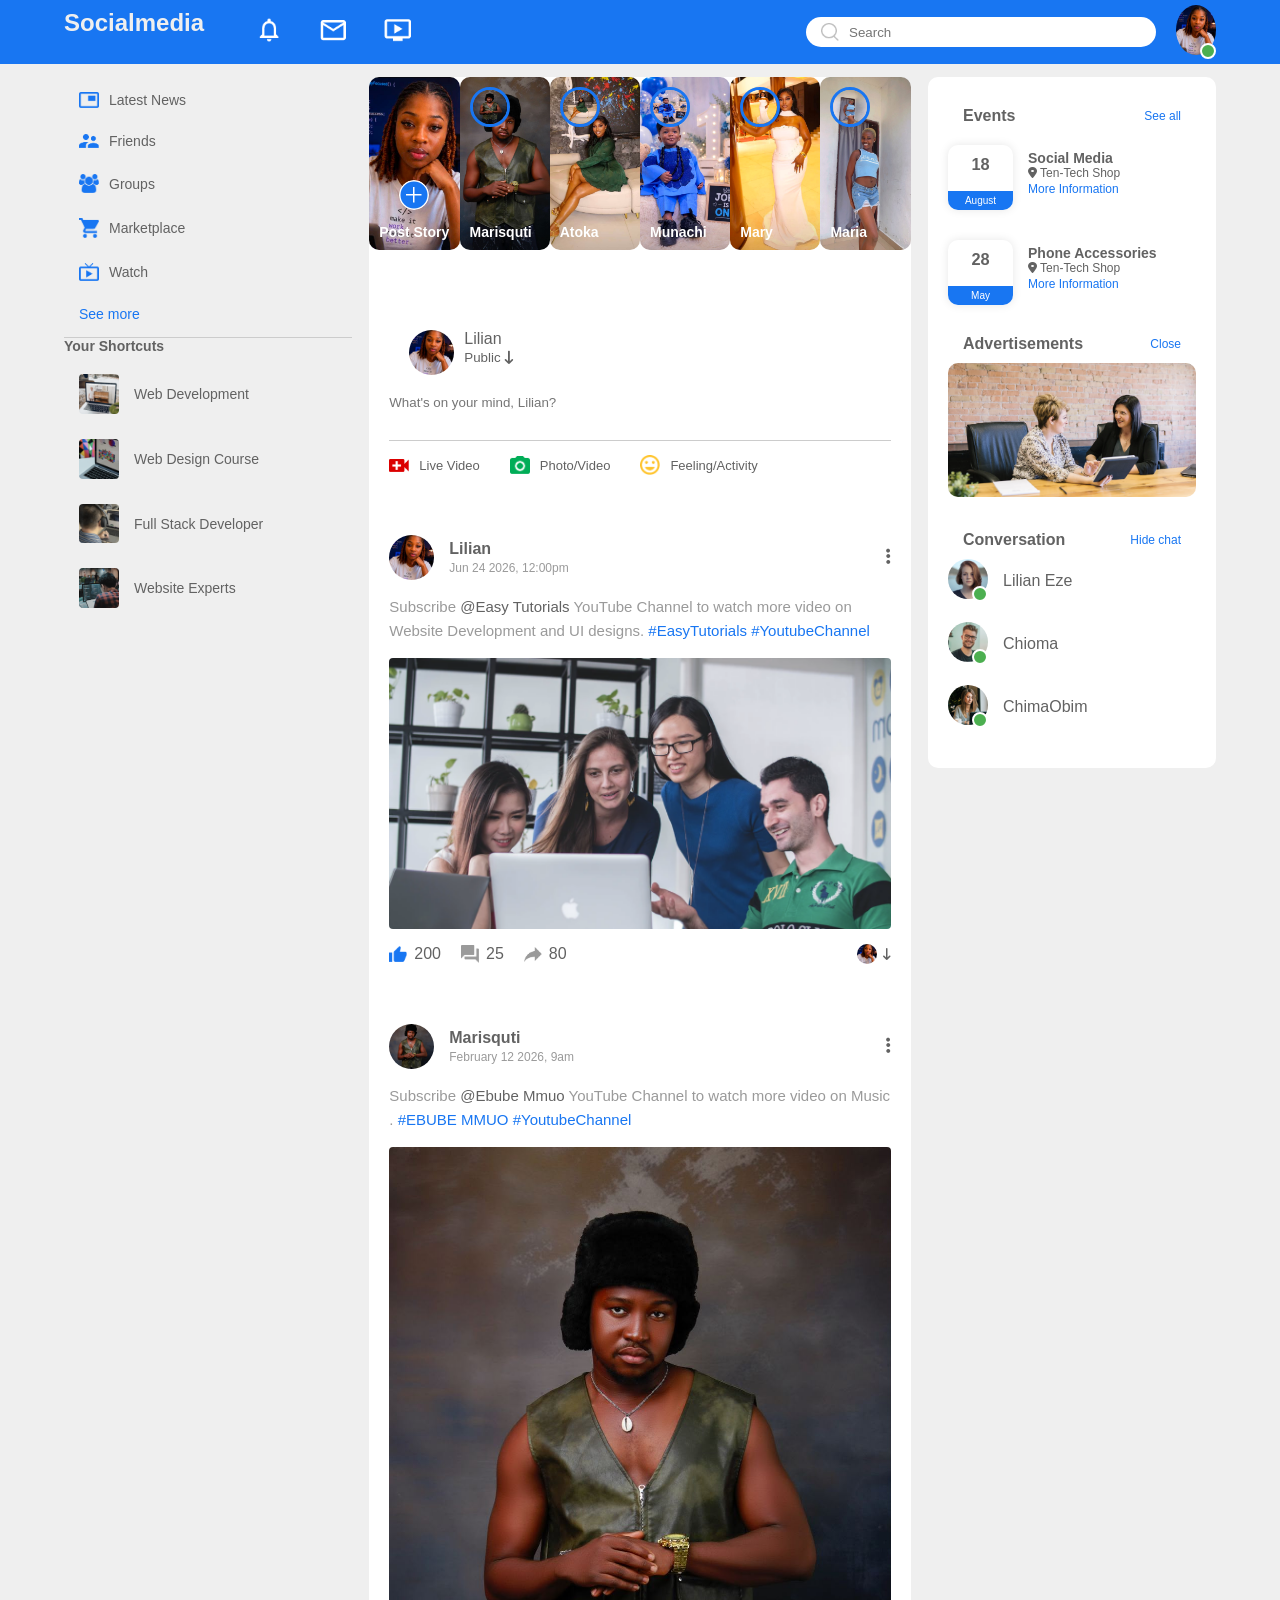
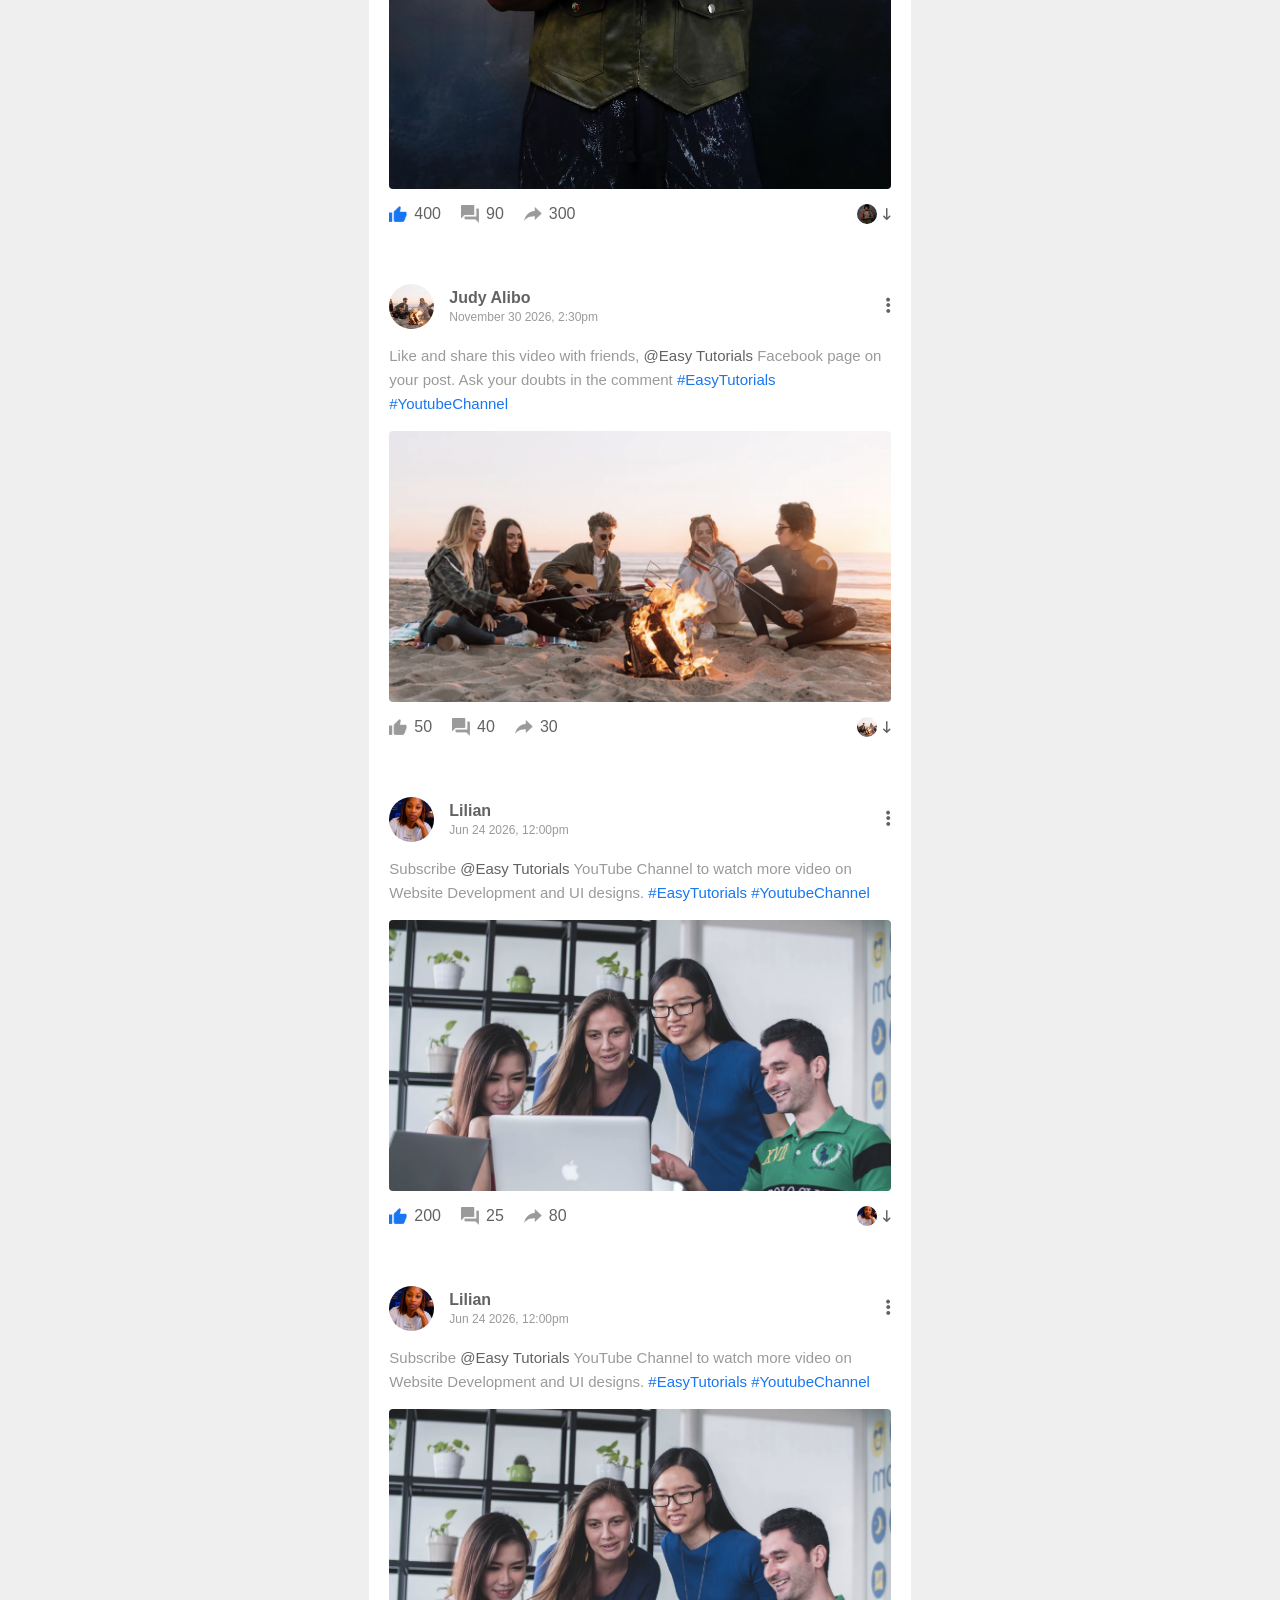
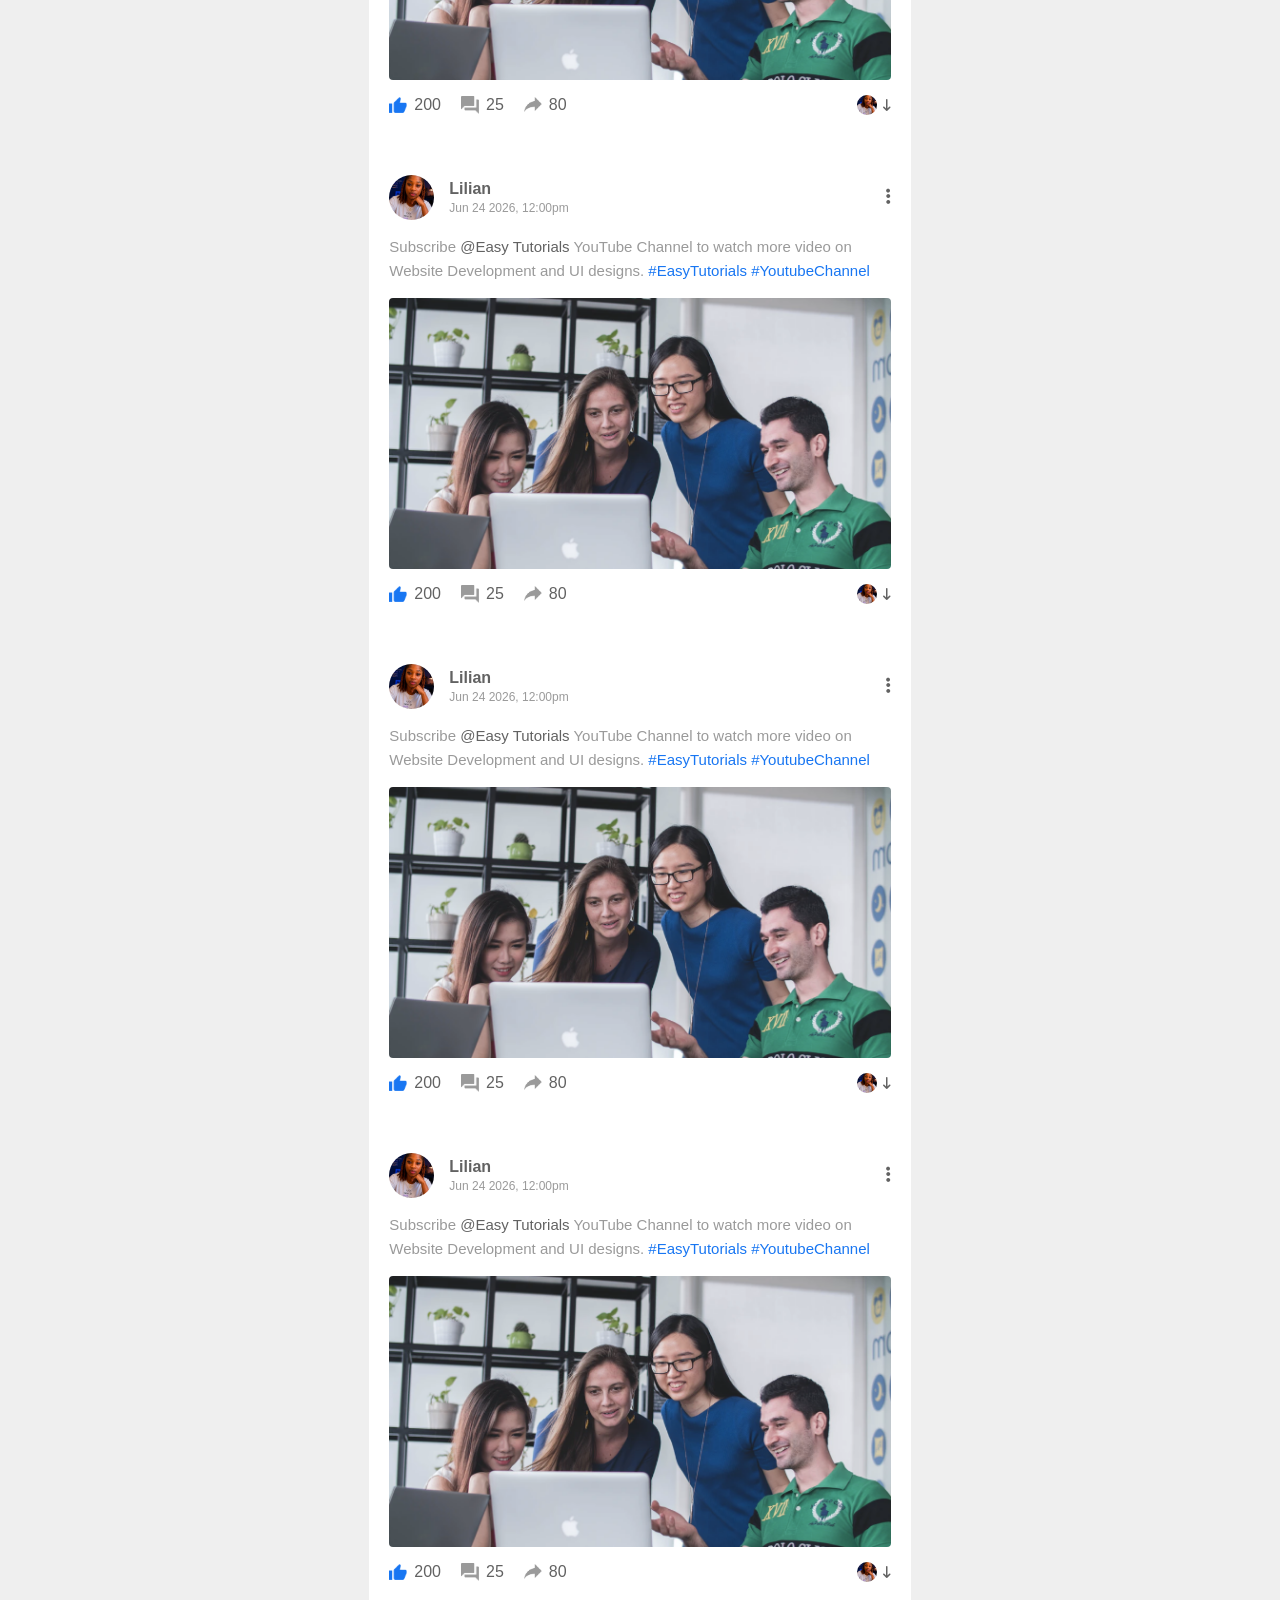
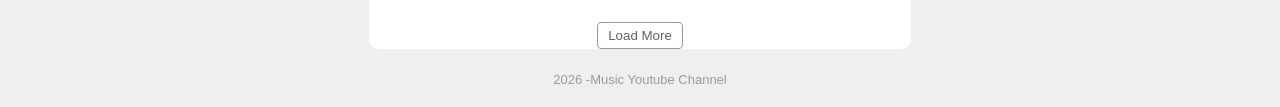
==== index.html @ 3ffa3e3b "img fix" ====
<!doctype html>
<html lang="en">
  <head>
    <meta charset="UTF-8" />
    <meta name="viewport" content="width=device-width, initial-scale=1.0" />

    <link rel="stylesheet" href="index.css" />

    <link
      rel="stylesheet"
      href="https://cdnjs.cloudflare.com/ajax/libs/font-awesome/6.7.2/css/all.min.css"
    />

    <title>Social Media</title>
  </head>

  <body>
    <!-- NAVBAR -->
    <nav>
      <div class="nav-right">
        <!-- <img src="/image/logo.png" alt="Logo" class="logo" /> -->
         <a href="index.html">
          <h1 class="lolo">
            Socialmedia
          </h1>
          </a>
        <ul>
          <li>
            <img src="/image/notification.png" alt="Notification" />
          </li>
          <li>
            <img src="/image/inbox.png" alt="Inbox" />
          </li>
          <li>
            <img src="/image/video.png" alt="Video" />
          </li>
        </ul>
      </div>

      <div class="nav-left">
        <div class="search-box">
          <img src="/image/search.png" alt="Search" />
          <input type="text" placeholder="Search" />
        </div>

        <div class="nav-user-icon online" onclick="settingsMenuToggle()">
          <img src="/image/profile.jpeg" alt="Profile" />
        </div>
      
      </div>
       <!-- setting menu -->
          <div class="settings-menu">
            <!-- dark -->
             <div id="dark-btn" >
               <span></span>
             </div>
            <div class="menu-inner">
            <div class="use-profile">
              <img src="/image/profile.jpeg" alt="Profile" />

            <div>
              <p>Chioma</p>
              <a href="profile.html">See your profile</a>
              
            </div>
            

          </div>
          <hr>
          
            <div class="use-profile">
              <img src="/image/feedback.png" alt="Profile" />
              
            <div>
              <p>Give Feedback</p>
              <a href="#">Help Us to improve the new design</a>
               
            </div>
            
            
          </div>
          <hr>
              <div class="settle-link2">
                <img src="image/setting.png" alt="" class="setting-5">
                <a href="#">Setting & Privacy  <img src="image/arrow.png" alt="" width="10px"></a>
              </div>
               <div class="settle-link2">
                <img src="image/help.png" alt="" class="setting-5">
                <a href="#">Help & Support  <img src="image/arrow.png" alt="" width="10px"></a>
              </div>
              <div class="settle-link2">
                <img src="image/display.png" alt="" class="setting-5">
                <a href="#">Display & Accessibility  <img src="image/arrow.png" alt="" width="10px"></a>
              </div>
               <div class="settle-link2">
                <img src="image/logout.png" alt="" class="setting-5">
                <a href="#">Logout <img src="image/arrow.png" alt="" width="10px"></a>
              </div>
          
          
          
        
        
            </div>
          </div>
    </nav>

    <!-- MAIN CONTAINER -->
    <div class="container">

      <!-- LEFT SIDEBAR -->
      <div class="left-sidebar">

        <div class="imp-link">
          <a href="#">
            <img src="/image/news.png" alt="" />
            Latest News
          </a>

          <a href="#">
            <img src="/image/friends.png" alt="" />
            Friends
          </a>

          <a href="#">
            <img src="/image/group.png" alt="" />
            Groups
          </a>

          <a href="#">
            <img src="/image/marketplace.png" alt="" />
            Marketplace
          </a>

          <a href="#">
            <img src="/image/watch.png" alt="" />
            Watch
          </a>

          <a href="#">See more</a>
        </div>

        <div class="short-cut-link">
          <p>Your Shortcuts</p>

          <a href="#">
            <img src="/image/shortcut-1.png" alt="" />
            Web Development
          </a>

          <a href="#">
            <img src="/image/shortcut-2.png" alt="" />
            Web Design Course
          </a>

          <a href="#">
            <img src="/image/shortcut-3.png" alt="" />
            Full Stack Developer
          </a>

          <a href="#">
            <img src="/image/shortcut-4.png" alt="" />
            Website Experts
          </a>
        </div>
<!--  -->
      </div>

      <!-- MAIN CONTENT -->
      <div class="main-content">

        <!-- STORIES -->
        <div class="story">

          <div class="gallery gallery1">
            <img src="image/upload.png" alt="" />
            <p>Post Story</p>
          </div>

          <div class="gallery gallery2">
            <img src="image/Chima.jpeg" alt="" />
            <p>Marisquti</p>
          </div>

          <div class="gallery gallery3">
            <img src="image/chima1.jpeg" alt="" />
            <p>Atoka</p>
          </div>

          <div class="gallery gallery4">
            <img src="image/chima3.jpeg" alt="" />
            <p>Munachi</p>
          </div>

          <div class="gallery gallery5">
            <img src="image/chima2.jpeg" alt="" />
            <p>Mary</p>
          </div>

          <div class="gallery gallery6">
            <img src="image/Mary.jpeg" alt="" />
            <p>Maria</p>
          </div>

        </div>

        <!-- CREATE POST -->
        <div class="post-input-container">

          <div class="right-post-container">

            <div class="use-profile">
              <img src="/image/profile.jpeg" alt="Profile" />
            </div>

            <div>
              <p>Lilian</p>
              <small>
                Public
                <i class="fa-solid fa-arrow-down-long"></i>
              </small>
            </div>

          </div>

          <textarea
            rows="3"
            placeholder="What's on your mind, Lilian?"
          ></textarea>

          <div class="add-post-link">

            <a href="#">
              <img src="image/live-video.png" alt="" />
              Live Video
            </a>

            <a href="#">
              <img src="image/photo.png" alt="" />
              Photo/Video
            </a>

            <a href="#">
              <img src="image/feeling.png" alt="" />
              Feeling/Activity
            </a>

          </div>
        </div>

        <!-- POST -->
        <div class="post-container">

          <!-- POST HEADER -->
          <div class="post-row">

            <div class="use-profile">
              <img src="/image/profile.jpeg" alt="Profile" />
            </div>

            <div>
              <p>Lilian</p>
              <span>Jun 24 2026, 12:00pm</span>
            </div>

            <a href="#">
              <i class="fa-solid fa-ellipsis-vertical"></i>
            </a>

          </div>

          <!-- POST TEXT -->
          <p class="easy">
            Subscribe
            <span>@Easy Tutorials</span>
            YouTube Channel to watch more video on Website Development
            and UI designs.

            <a href="#">#EasyTutorials</a>
            <a href="#">#YoutubeChannel</a>
          </p>

          <!-- POST IMAGE -->
          <img
            src="image/feed-image-1.png"
            class="post-img"
            alt="Post"
          />

          <!-- POST ACTIONS -->
          <div class="post-row">

            <div class="act-icon">

              <div>
                <img src="image/like-blue.png" alt="" />
                200
              </div>

              <div>
                <img src="image/comments.png" alt="" />
                25
              </div>

              <div>
                <img src="image/share.png" alt="" />
                80
              </div>

            </div>

            <div class="post-profile-icon">
              <img src="image/profile.jpeg" alt="" />
              <i class="fa-solid fa-arrow-down-long"></i>
            </div>
            

          </div>

        </div>
        
<!-- lili -->
 <!-- POST -->
        <div class="post-container">

          <!-- POST HEADER -->
          <div class="post-row">

            <div class="use-profile">
              <img src="/image/Chima.jpeg" alt="Profile" />
            </div>

            <div>
              <p>Marisquti</p>
              <span>February 12 2026, 9am</span>
            </div>

            <a href="#">
              <i class="fa-solid fa-ellipsis-vertical"></i>
            </a>

          </div>

          <!-- POST TEXT -->
          <p class="easy">
            Subscribe
            <span>@Ebube Mmuo</span>
            YouTube Channel to watch more video on Music .

            <a href="#">#EBUBE MMUO</a>
            <a href="#">#YoutubeChannel</a>
          </p>

          <!-- POST IMAGE -->
          <img
            src="image/Chima.jpeg"
            class="post-img"
            alt="Post"
          />

          <!-- POST ACTIONS -->
          <div class="post-row">

            <div class="act-icon">

              <div>
                <img src="image/like-blue.png" alt="" />
                400
              </div>

              <div>
                <img src="image/comments.png" alt="" />
                 90
              </div>

              <div>
                <img src="image/share.png" alt="" />
                300
              </div>

            </div>

            <div class="post-profile-icon">
              <img src="image/Chima.jpeg" alt="" />
              <i class="fa-solid fa-arrow-down-long"></i>
            </div>
            

          </div>

        </div>
        

         <!-- POST -->
        <div class="post-container">

          <!-- POST HEADER -->
          <div class="post-row">

            <div class="use-profile">
              <img src="/image/feed-image-2.png" alt="Profile" />
            </div>

            <div>
              <p>Judy Alibo</p>
              <span>November 30 2026, 2:30pm</span>
            </div>

            <a href="#">
              <i class="fa-solid fa-ellipsis-vertical"></i>
            </a>

          </div>

          <!-- POST TEXT -->
          <p class="easy">
              Like and share this video with friends,
            <span>@Easy Tutorials</span>
            Facebook page on your post. Ask your doubts in the comment


            <a href="#">#EasyTutorials</a>
            <a href="#">#YoutubeChannel</a>
          </p>

          <!-- POST IMAGE -->
          <img
            src="image/feed-image-2.png"
            class="post-img"
            alt="Post"
          />

          <!-- POST ACTIONS -->
          <div class="post-row">

            <div class="act-icon">

              <div>
                <img src="image/like.png" alt="" />
                50
              </div>

              <div>
                <img src="image/comments.png" alt="" />
                40
              </div>

              <div>
                <img src="image/share.png" alt="" />
                30
              </div>

            </div>

            <div class="post-profile-icon">
              <img src="image/feed-image-2.png" alt="" />
              <i class="fa-solid fa-arrow-down-long"></i>
            </div>
            

          </div>

        </div>
        

        <!-- POST -->
        <div class="post-container">

          <!-- POST HEADER -->
          <div class="post-row">

            <div class="use-profile">
              <img src="/image/profile.jpeg" alt="Profile" />
            </div>

            <div>
              <p>Lilian</p>
              <span>Jun 24 2026, 12:00pm</span>
            </div>

            <a href="#">
              <i class="fa-solid fa-ellipsis-vertical"></i>
            </a>

          </div>

          <!-- POST TEXT -->
          <p class="easy">
            Subscribe
            <span>@Easy Tutorials</span>
            YouTube Channel to watch more video on Website Development
            and UI designs.

            <a href="#">#EasyTutorials</a>
            <a href="#">#YoutubeChannel</a>
          </p>

          <!-- POST IMAGE -->
          <img
            src="image/feed-image-1.png"
            class="post-img"
            alt="Post"
          />

          <!-- POST ACTIONS -->
          <div class="post-row">

            <div class="act-icon">

              <div>
                <img src="image/like-blue.png" alt="" />
                200
              </div>

              <div>
                <img src="image/comments.png" alt="" />
                25
              </div>

              <div>
                <img src="image/share.png" alt="" />
                80
              </div>

            </div>

            <div class="post-profile-icon">
              <img src="image/profile.jpeg" alt="" />
              <i class="fa-solid fa-arrow-down-long"></i>
            </div>
            

          </div>

        </div>
        

       <!-- POST -->
        <div class="post-container">

          <!-- POST HEADER -->
          <div class="post-row">

            <div class="use-profile">
              <img src="/image/profile.jpeg" alt="Profile" />
            </div>

            <div>
              <p>Lilian</p>
              <span>Jun 24 2026, 12:00pm</span>
            </div>

            <a href="#">
              <i class="fa-solid fa-ellipsis-vertical"></i>
            </a>

          </div>

          <!-- POST TEXT -->
          <p class="easy">
            Subscribe
            <span>@Easy Tutorials</span>
            YouTube Channel to watch more video on Website Development
            and UI designs.

            <a href="#">#EasyTutorials</a>
            <a href="#">#YoutubeChannel</a>
          </p>

          <!-- POST IMAGE -->
          <img
            src="image/feed-image-1.png"
            class="post-img"
            alt="Post"
          />

          <!-- POST ACTIONS -->
          <div class="post-row">

            <div class="act-icon">

              <div>
                <img src="image/like-blue.png" alt="" />
                200
              </div>

              <div>
                <img src="image/comments.png" alt="" />
                25
              </div>

              <div>
                <img src="image/share.png" alt="" />
                80
              </div>

            </div>

            <div class="post-profile-icon">
              <img src="image/profile.jpeg" alt="" />
              <i class="fa-solid fa-arrow-down-long"></i>
            </div>
            

          </div>

        </div>
        

       <!-- POST -->
        <div class="post-container">

          <!-- POST HEADER -->
          <div class="post-row">

            <div class="use-profile">
              <img src="/image/profile.jpeg" alt="Profile" />
            </div>

            <div>
              <p>Lilian</p>
              <span>Jun 24 2026, 12:00pm</span>
            </div>

            <a href="#">
              <i class="fa-solid fa-ellipsis-vertical"></i>
            </a>

          </div>

          <!-- POST TEXT -->
          <p class="easy">
            Subscribe
            <span>@Easy Tutorials</span>
            YouTube Channel to watch more video on Website Development
            and UI designs.

            <a href="#">#EasyTutorials</a>
            <a href="#">#YoutubeChannel</a>
          </p>

          <!-- POST IMAGE -->
          <img
            src="image/feed-image-1.png"
            class="post-img"
            alt="Post"
          />

          <!-- POST ACTIONS -->
          <div class="post-row">

            <div class="act-icon">

              <div>
                <img src="image/like-blue.png" alt="" />
                200
              </div>

              <div>
                <img src="image/comments.png" alt="" />
                25
              </div>

              <div>
                <img src="image/share.png" alt="" />
                80
              </div>

            </div>

            <div class="post-profile-icon">
              <img src="image/profile.jpeg" alt="" />
              <i class="fa-solid fa-arrow-down-long"></i>
            </div>
            

          </div>

        </div>
         
         
        <!-- POST -->
        <div class="post-container">

          <!-- POST HEADER -->
          <div class="post-row">

            <div class="use-profile">
              <img src="/image/profile.jpeg" alt="Profile" />
            </div>

            <div>
              <p>Lilian</p>
              <span>Jun 24 2026, 12:00pm</span>
            </div>

            <a href="#">
              <i class="fa-solid fa-ellipsis-vertical"></i>
            </a>

          </div>

          <!-- POST TEXT -->
          <p class="easy">
            Subscribe
            <span>@Easy Tutorials</span>
            YouTube Channel to watch more video on Website Development
            and UI designs.

            <a href="#">#EasyTutorials</a>
            <a href="#">#YoutubeChannel</a>
          </p>

          <!-- POST IMAGE -->
          <img
            src="image/feed-image-1.png"
            class="post-img"
            alt="Post"
          />

          <!-- POST ACTIONS -->
          <div class="post-row">

            <div class="act-icon">

              <div>
                <img src="image/like-blue.png" alt="" />
                200
              </div>

              <div>
                <img src="image/comments.png" alt="" />
                25
              </div>

              <div>
                <img src="image/share.png" alt="" />
                80
              </div>

            </div>

            <div class="post-profile-icon">
              <img src="image/profile.jpeg" alt="" />
              <i class="fa-solid fa-arrow-down-long"></i>
            </div>
            

          </div>

        </div>
         <!-- POST -->
        <div class="post-container">

          <!-- POST HEADER -->
          <div class="post-row">

            <div class="use-profile">
              <img src="/image/profile.jpeg" alt="Profile" />
            </div>

            <div>
              <p>Lilian</p>
              <span>Jun 24 2026, 12:00pm</span>
            </div>

            <a href="#">
              <i class="fa-solid fa-ellipsis-vertical"></i>
            </a>

          </div>

          <!-- POST TEXT -->
          <p class="easy">
            Subscribe
            <span>@Easy Tutorials</span>
            YouTube Channel to watch more video on Website Development
            and UI designs.

            <a href="#">#EasyTutorials</a>
            <a href="#">#YoutubeChannel</a>
          </p>

          <!-- POST IMAGE -->
          <img
            src="image/feed-image-1.png"
            class="post-img"
            alt="Post"
          />

          <!-- POST ACTIONS -->
          <div class="post-row">

            <div class="act-icon">

              <div>
                <img src="image/like-blue.png" alt="" />
                200
              </div>

              <div>
                <img src="image/comments.png" alt="" />
                25
              </div>

              <div>
                <img src="image/share.png" alt="" />
                80
              </div>

            </div>

            <div class="post-profile-icon">
              <img src="image/profile.jpeg" alt="" />
              <i class="fa-solid fa-arrow-down-long"></i>
            </div>
            

          </div>

        </div>
        



          <!--button  -->
          <button type="buttton" class="load">Load More</button>


        </div>

      
        
      
      

      <!-- RIGHT SIDEBAR -->
      <div class="right-sidebar">

        <!-- EVENTS -->
        <div class="side-title">
          <h4>Events</h4>
          <a href="#">See all</a>
        </div>

        <div class="event">

          <div class="left-event">
            <h3>18</h3>
            <span>August</span>
          </div>

          <div class="right-event">
            <h4>Social Media</h4>

            <p>
              <i class="fa-solid fa-location-dot"></i>
              Ten-Tech Shop
            </p>

            <a href="#">More Information</a>
          </div>

        </div>

        <div class="event">

          <div class="left-event">
            <h3>28</h3>
            <span>May</span>
          </div>

          <div class="right-event">
            <h4>Phone Accessories</h4>

            <p>
              <i class="fa-solid fa-location-dot"></i>
              Ten-Tech Shop
            </p>

            <a href="#">More Information</a>
          </div>

        </div>

        <!-- ADVERTISEMENT -->
        <div class="side-title">
          <h4>Advertisements</h4>
          <a href="#">Close</a>
        </div>

        <img
          src="/image/advertisement.png"
          alt="Advertisement"
          class="ads"
        />

        <!-- CONVERSATION -->
        <div class="side-title">
          <h4>Conversation</h4>
          <a href="#">Hide chat</a>
        </div>

        <div class="online-list">
          <div class="online">
            <img src="/image/member-1.png" alt="" />
          </div>
          <p>Lilian Eze</p>
        </div>

        <div class="online-list">
          <div class="online">
            <img src="/image/member-2.png" alt="" />
          </div>
          <p>Chioma</p>
        </div>

        <div class="online-list">
          <div class="online">
            <img src="/image/member-3.png" alt="" />
          </div>
          <p>ChimaObim</p>
        </div>

      </div>

    </div>
    <div class="footer">
      <p> 2026 -Music Youtube Channel</p>
    </div>
 <script src="script.js"></script>
  </body>
</html>
---- index.css ----
* {
    margin: 0;
    padding: 0;
    font-family: 'Poppins', sans-serif;
    box-sizing: border-box;
}


/* =========================
   ROOT COLORS
========================= */

:root {
    --body-color: #efefef;
    --nav-color: #1876f2;
    --bg-color: #fff;
}

.dark-theme {
    --body-color: #0a0a0a;
    --nav-color: #000;
    --bg-color: #000;
}


/* =========================
   BODY
========================= */

body {
    background: var(--body-color);
    transition: background 0.3s;
}


/* =========================
   NAVBAR
========================= */

nav {
    display: flex;
    justify-content: space-between;
    align-items: center;
    background: var(--nav-color);
    padding: 5px 5%;
    position: sticky;
    top: 0;
    z-index: 100;
}

.nav-left,
.nav-right {
    display: flex;
    align-items: center;
}

.nav-right h1 {
    width: 150px;
    height: 46px;
    margin-right: 25px;
    color: #efefef;
}

.nav-right  a{
    text-decoration: none;
}
.nav-right ul li {
    display: inline-block;
    list-style: none;
}

.nav-right ul li img {
    width: 30px;
    height: 30px;
    margin: 0 15px;
}

.nav-user-icon {
    margin-left: 20px;
}

.nav-user-icon img {
    width: 40px;
    border-radius: 50%;
    cursor: pointer;
    border: none;
}


/* =========================
   SEARCH
========================= */

.search-box {
    width: 350px;
    background: var(--bg-color);
    padding: 0 15px;
    border-radius: 20px;
    display: flex;
    align-items: center;
}

.search-box img {
    width: 18px;
}

.search-box input {
    width: 100%;
    height: 30px;
    background: transparent;
    border: none;
    outline: none;
    margin-left: 10px;
}


/* =========================
   ONLINE
========================= */

.online {
    position: relative;
}

.online::after {
    content: '';
    position: absolute;
    bottom: 0;
    right: 0;
    width: 12px;
    height: 12px;
    background: #4caf50;
    border-radius: 50%;
    border: 2px solid #fff;
}


/* =========================
   MAIN CONTAINER
========================= */

.container {
    display: flex;
    justify-content: space-between;
    padding: 13px 5%;
}


/* =========================
   LEFT SIDEBAR
========================= */

.left-sidebar {
    flex-basis: 25%;
    border-radius: 10px;
    position: sticky;
    top: 70px;
    align-self: flex-start;
}


/* =========================
   RIGHT SIDEBAR
========================= */

.right-sidebar {
    flex-basis: 25%;
    border-radius: 10px;
    position: sticky;
    top: 70px;
    align-self: flex-start;
    background: var(--bg-color);
    padding: 20px;
    color: #626262;
}


/* =========================
   MAIN CONTENT
========================= */

.main-content {
    background: var(--bg-color);
    flex-basis: 47%;
    border-radius: 10px;
    align-self: flex-start;
}


/* =========================
   IMPORTANT LINKS
========================= */

.imp-link a,
.short-cut-link a {
    margin-bottom: 30px;
    display: flex;
    align-items: center;
    padding: 10px 15px;
    color: #626262;
    text-decoration: none;
    font-size: 14px;
    border-radius: 5px;
    margin: 5px 0;
    width: fit-content;
}

.imp-link a img {
    width: 20px;
    margin-right: 10px;
}

.imp-link a:last-child {
    color: #1876f2;
}

.imp-link {
    border-bottom: 1px solid #ccc;
}


/* =========================
   SHORTCUTS
========================= */

.short-cut-link a img {
    width: 40px;
    border-radius: 4px;
    margin-right: 15px;
}

.short-cut-link p {
    font-size: 14px;
    font-weight: 600;
    color: #626262;
    margin-bottom: 10px;
}


/* =========================
   SIDEBAR TITLE
========================= */

.side-title {
    display: flex;
    justify-content: space-between;
    align-items: center;
    padding: 10px 15px;
}

.side-title h4 {
    font-size: 16px;
    font-weight: 600;
}

.side-title a {
    color: #1876f2;
    text-decoration: none;
    font-size: 12px;
}


/* =========================
   EVENTS
========================= */

.event {
    display: flex;
    align-items: center;
    margin-bottom: 20px;
    font-size: 14px;
}

.left-event {
    border-radius: 10px;
    height: 65px;
    width: 65px;
    margin-right: 15px;
    padding-top: 10px;
    text-align: center;
    position: relative;
    overflow: hidden;
    margin-top: 10px;
    box-shadow: 0 0 10px rgba(0, 0, 0, 0.1);
}

.event p {
    font-size: 12px;
}

.event a {
    text-decoration: none;
    color: #1876f2;
    font-size: 12px;
}

.left-event span {
    position: absolute;
    bottom: 0;
    left: 0;
    width: 100%;
    background: var(--nav-color);
    color: #fff;
    display: flex;
    justify-content: center;
    align-items: center;
    font-size: 10px;
    padding: 4px 0;
}


/* =========================
   ADS
========================= */

.ads {
    width: 100%;
    border-radius: 10px;
    margin-bottom: 20px;
}


/* =========================
   ONLINE LIST
========================= */

.online-list {
    display: flex;
    align-items: center;
    margin-bottom: 20px;
}

.online-list .online img {
    width: 40px;
    height: 40px;
    border-radius: 50%;
    object-fit: cover;
}

.online-list .online {
    margin-right: 15px;
    font-size: 14px;
    width: 40px;
    border-radius: 50%;
}


/* =========================
   STORIES
========================= */

.story {
    display: flex;
    justify-content: space-between;
    margin-bottom: 20px;
}

.gallery {
    flex-basis: 18%;
    padding-top: 32%;
    position: relative;
    background-size: cover;
    background-position: center;
    background-repeat: no-repeat;
    border-radius: 10px;
}

.gallery img {
    position: absolute;
    top: 10px;
    left: 10px;
    width: 40px;
    height: 40px;
    border-radius: 50%;
    border: 3px solid #1876f2;
}

.gallery p {
    position: absolute;
    bottom: 10px;
    left: 10px;
    color: #fff;
    font-size: 14px;
    text-align: center;
    font-weight: 600;
}

.gallery1 {
    background-image: url('image/profile.jpeg');
    background-size: cover;
    background-position: center;
}

.gallery2 {
    background-image: url('image/Chima.jpeg');
    background-size: cover;
    background-position: center;
}

.gallery3 {
    background-image: url('image/chima1.jpeg');
    background-size: cover;
    background-position: center;
}

.gallery4 {
    background-image: url('image/chima3.jpeg');
    background-size: cover;
    background-position: center;
}

.gallery5 {
    background-image: url('image/chima2.jpeg');
    background-size: cover;
    background-position: center;
}

.gallery6 {
    background-image: url('image/Mary.jpeg');
    background-size: cover;
    background-position: center;
}

.gallery.gallery1 img {
    top: unset;
    left: 50%;
    bottom: 40px;
    transform: translateX(-50%);
    border: 0;
    width: 30px;
    height: 30px;
}


/* =========================
   CREATE POST
========================= */

.right-post-container {
    width: 100%;
    display: flex;
    background: var(--bg-color);
    border-radius: 6px;
    padding: 20px;
    color: #626262;
    margin-top: 20px;
}

.post-input-container {
    width: 100%;
    background: var(--bg-color);
    border-radius: 6px;
    padding: 20px;
    color: #626262;
    margin: 20px 0; 

}

.post-input-container textarea {
    width: 100%;
    border: 0;
    outline: 0;
    border-bottom: 1px solid #ccc;
    background: transparent;
    resize: none;
}


/* =========================
   USER PROFILE
========================= */

.use-profile {
    display: flex;
    align-items: center;
}

.use-profile img {
    width: 45px;
    height: 45px;
    border-radius: 50%;
    object-fit: cover;
    margin-right: 10px;
}

.use-profile p {
    margin-bottom: -5px;
    font-weight: 600;
    color: #626262;
}

.use-profile small {
    font-size: 12px;
    color: #626262;
}

.use-profile span {
    font-size: 13px;
    color: #9a9a9a;
}

.use-profile a {
    font-size: 12px;
    color: #1876f2;
    text-decoration: none;
}


/* =========================
   ADD POST LINKS
========================= */

.add-post-link {
    display: flex;
    margin-top: 10px;
}

.add-post-link a {
    text-decoration: none;
    display: flex;
    align-items: center;
    color: #626262;
    margin-right: 30px;
    font-size: 13px;
}

.add-post-link a img {
    width: 20px;
    margin-right: 10px;
}


/* =========================
   POST
========================= */

.post-container {
    width: 100%;
    background: var(--bg-color);
    border-radius: 6px;
    padding: 20px;
    color: #626262;
     margin: 20px 0; 
}


/* =========================
   POST ROW
========================= */

.post-row {
    display: flex;
    align-items: center;
    justify-content: space-between;
}


/* =========================
   POST USER INFORMATION
========================= */

.post-row > div:nth-child(2) {
    flex: 1;
    margin-left: 5px;
}

.post-row > div:nth-child(2) p {
    margin: 0;
    font-size: 16px;
    font-weight: 600;
    color: #626262;
}

.post-row > div:nth-child(2) span {
    display: block;
    margin-top: 3px;
    font-size: 12px;
    color: #9a9a9a;
}


/* =========================
   THREE DOT MENU
========================= */

.post-row > a {
    margin-left: auto;
    color: #626262;
    text-decoration: none;
    font-size: 18px;
}


/* =========================
   POST TEXT
========================= */

.easy {
    color: #9a9a9a;
    margin: 15px 0;
    font-size: 15px;
    line-height: 1.6;
}

.easy span {
    color: #626262;
    font-weight: 500;
}

.easy a {
    color: #1876f2;
    text-decoration: none;
}


/* =========================
   POST IMAGE
========================= */

.post-img {
    width: 100%;
    display: block;
    border-radius: 4px;
    margin-bottom: 5px;
}


/* =========================
   POST ACTIONS
========================= */

.post-row:last-child {
    margin-top: 15px;
}

.act-icon {
    display: flex;
    align-items: center;
    gap: 20px;
}

.act-icon div {
    display: flex;
    align-items: center;
    gap: 7px;
}

.act-icon img {
    width: 18px;
    height: 18px;
    object-fit: contain;
    margin-right: 0;
}


/* =========================
   POST PROFILE ICON
========================= */

.post-profile-icon {
    display: flex;
    align-items: center;
    justify-content: flex-end;
    gap: 5px;
    margin-left: auto;
}

.post-profile-icon img {
    width: 20px;
    height: 20px;
    border-radius: 50%;
    object-fit: cover;
    margin: 0;
}

.post-profile-icon i {
    font-size: 12px;
}/* =========================
   LOAD BUTTON
========================= */

.load {
    display: block;
    margin: auto;
    cursor: pointer;
    padding: 5px 10px;
    border: 1px solid #9a9a9a;
    color: #626262;
    background: transparent;
    border-radius: 4px;
}


/* =========================
   FOOTER
========================= */

.footer {
    text-align: center;
    color: #9a9a9a;
    padding: 10px 0 20px;
    font-size: 13px;
}


/* =========================
   SETTINGS MENU
========================= */

.settings-menu {
    position: absolute;
    width: 90%;
    max-width: 350px;
    background: var(--bg-color);
    box-shadow: 0 0 10px rgba(0, 0, 0, 0.4);
    border-radius: 4px;
    overflow: hidden;
    top: 120%;
    right: 5%;
    max-height: 0;
    transition: max-height 0.3s;
}

.settings-menu-height {
    max-height: 450px;
}

.menu-inner {
    padding: 20px;
}

.settings-menu hr {
    border: 0;
    height: 1px;
    background: #9a9a9a;
    margin: 15px 0;
}

.settle-link2 {
    display: flex;
    align-items: center;
    margin: 15px 0;
}

.settle-link2 .setting-5 {
    width: 38px;
    margin: 10px;
    border-radius: 50%;
}

.settle-link2 a {
    display: flex;
    flex: 1;
    align-items: center;
    justify-content: space-between;
    text-decoration: none;
    color: #626262;
}


/* =========================
   DARK MODE BUTTON
========================= */

#dark-btn {
    position: absolute;
    top: 20px;
    right: 20px;
    background: #ccc;
    width: 45px;
    border-radius: 15px;
    padding: 2px 3px;
    cursor: pointer;
    display: flex;
    transition: padding-left 0.5s, background 0.5s;
}

#dark-btn span {
    width: 18px;
    height: 18px;
    background: #fff;
    border-radius: 50%;
    display: inline-block;
}

#dark-btn.dark-btn-on {
    padding-left: 23px;
    background: #0a0a0a;
}


/* =========================
   PROFILE PAGE
========================= */

.profile-container {
    padding: 20px 15%;
    color: #626262;
}

.cove-img {
    width: 100%;
    border-radius: 6px;
    margin-bottom: 14px;
}

.profile-details {
    background: var(--bg-color);
    padding: 20px;
    border-radius: 4px;
    display: flex;
    align-items: flex-start;
    justify-content: space-between;
}

.profile-row {
    display: flex;
    align-items: flex-start;
}

.pd-img {
    width: 100px;
    margin-right: 20px;
    border-radius: 6px;
}

.profile-row div h3 {
    font-size: 25px;
    font-weight: 600;
}

.profile-row div p {
    font-size: 13px;
}

.profile-row div img {
    width: 25px;
    border-radius: 50%;
    margin-top: 12px;
}


/* =========================
   PROFILE RIGHT
========================= */

.profile-detail-right {
    text-align: right;
}

.profile-detail-right button {
    background: #1876f2;
    border: 0;
    outline: 0;
    padding: 6px 10px;
    display: inline-flex;
    align-items: center;
    border-radius: 3px;
    margin-left: 10px;
    color: #fff;
    cursor: pointer;
}

.profile-detail-right button img {
    height: 15px;
    margin-right: 10px;
}

.profile-detail-right img {
    height: 15px;
    margin-right: 10px;
}

.profile-detail-right button:first-child {
    background: #e4e6eb;
    color: #000;
}

.profile-detail-right a {
    background: #e4e6eb;
    border-radius: 4px;
    padding: 12px;
    display: inline-flex;
    margin-top: 30px;
}



   PROFILE INFORMATION
 

 .profile-infor {
    width: 65%;
    margin-top: 20px;
}


.infor-col {
    position: absolute;
    width: 30%;
    right: 5%;
    top: 400px;
}

.profile-intro1 {
    background: var(--bg-color);
    padding: 20px;
    border-radius: 8px;
    color: #626262;
}
.post-col{
    margin-left: 200px;
} 
/* ============================= */
/*        RESPONSIVE DESIGN      */
/* ============================= */

@media (max-width: 900px) {

    /* Navigation */
    nav {
        padding: 5px 3%;
    }

    .nav-right h1 {
        width: 120px;
        font-size: 22px;
    }

    .search-box {
        width: 250px;
    }

    .nav-right ul li img {
        width: 25px;
        height: 25px;
        margin: 0 8px;
    }

    /* Main container */
    .container {
        padding: 10px 3%;
    }

    .left-sidebar {
        display: none;
    }

    .main-content {
        flex-basis: 65%;
    }

    .right-sidebar {
        flex-basis: 32%;
        padding: 15px;
    }

    /* Profile */
    .profile-container {
        padding: 20px 5%;
    }

    .profile-details {
        flex-wrap: wrap;
    }

    .profile-detail-right {
        margin-top: 15px;
    }

    /* Profile information */
    .profile-infor {
        display: flex;
        justify-content: space-between;
        align-items: flex-start;
        gap: 15px;
    }

    .post-col {
        width: 65%;
        flex-basis: 65%;
    }

    .infor-col {
        width: 33%;
        flex-basis: 33%;
    }

}


/* ============================= */
/*          TABLET / MOBILE      */
/* ============================= */

@media (max-width: 700px) {

    /* Navigation */
    nav {
        padding: 8px 3%;
    }

    .nav-right h1 {
        width: auto;
        margin-right: 10px;
        font-size: 20px;
    }

    .search-box {
        width: 180px;
    }

    .nav-right ul {
        display: none;
    }

    .nav-user-icon {
        margin-left: 10px;
    }

    .nav-user-icon img {
        width: 35px;
    }

    /* Main content */
    .container {
        display: block;
        padding: 10px 3%;
    }

    .main-content {
        width: 100%;
    }

    .right-sidebar {
        display: none;
    }

    /* Stories */
    .story {
        gap: 8px;
        overflow-x: auto;
    }

    .gallery {
        min-width: 100px;
    }

    /* Profile */
    .profile-container {
        padding: 15px 3%;
    }

    .profile-details {
        display: block;
    }

    .profile-row {
        display: flex;
        align-items: center;
    }

    .pd-img {
        width: 80px;
        margin-right: 15px;
    }

    .profile-detail-right {
        text-align: left;
        margin-top: 15px;
    }

    /* POST + INTRO */
    .profile-infor {
        display: block;
        width: 100%;
    }

    .post-col {
        width: 100%;
        flex-basis: 100%;
    }

    .infor-col {
        width: 100%;
        flex-basis: 100%;
        margin-top: 20px;
    }

    /* Post input */
    .right-post-container {
        padding: 15px;
    }

    .add-post-link {
        flex-wrap: wrap;
        gap: 10px;
    }

    .add-post-link a {
        margin-right: 10px;
    }

    /* Posts */
    .post-container {
        padding: 15px;
    }

    .easy {
        font-size: 14px;
    }

    /* Action icons */
    .act-icon {
        gap: 15px;
    }

}


/* ============================= */
/*             PHONE             */
/* ============================= */

@media (max-width: 480px) {

    nav {
        padding: 8px 2%;
    }

    .nav-right h1 {
        font-size: 18px;
    }

    .search-box {
        width: 140px;
    }

    .search-box input {
        font-size: 12px;
    }

    .nav-user-icon img {
        width: 32px;
    }

    /* Profile */
    .profile-container {
        padding: 10px 2%;
    }

    .profile-row div h3 {
        font-size: 20px;
    }

    .profile-detail-right button {
        padding: 5px 8px;
        margin-left: 0;
        margin-right: 5px;
    }

    /* Stories */
    .gallery {
        min-width: 85px;
    }

    .gallery p {
        font-size: 11px;
    }

    .gallery img {
        width: 30px;
        height: 30px;
    }

    /* Post */
    .post-container,
    .post-input-container {
        padding: 12px;
    }

    .use-profile img {
        width: 40px;
        height: 40px;
    }

    .easy {
        font-size: 13px;
    }

    .act-icon {
        gap: 10px;
    }

    .act-icon div {
        font-size: 12px;
    }

    .act-icon img {
        width: 16px;
        height: 16px;
    }

    .post-profile-icon img {
        width: 18px;
        height: 18px;
    }

    .post-profile-icon i {
        font-size: 10px;
    }

    /* Intro */
    .profile-intro1 {
        padding: 15px;
    }

    .profile-intro1 p {
        font-size: 13px;
    }

}
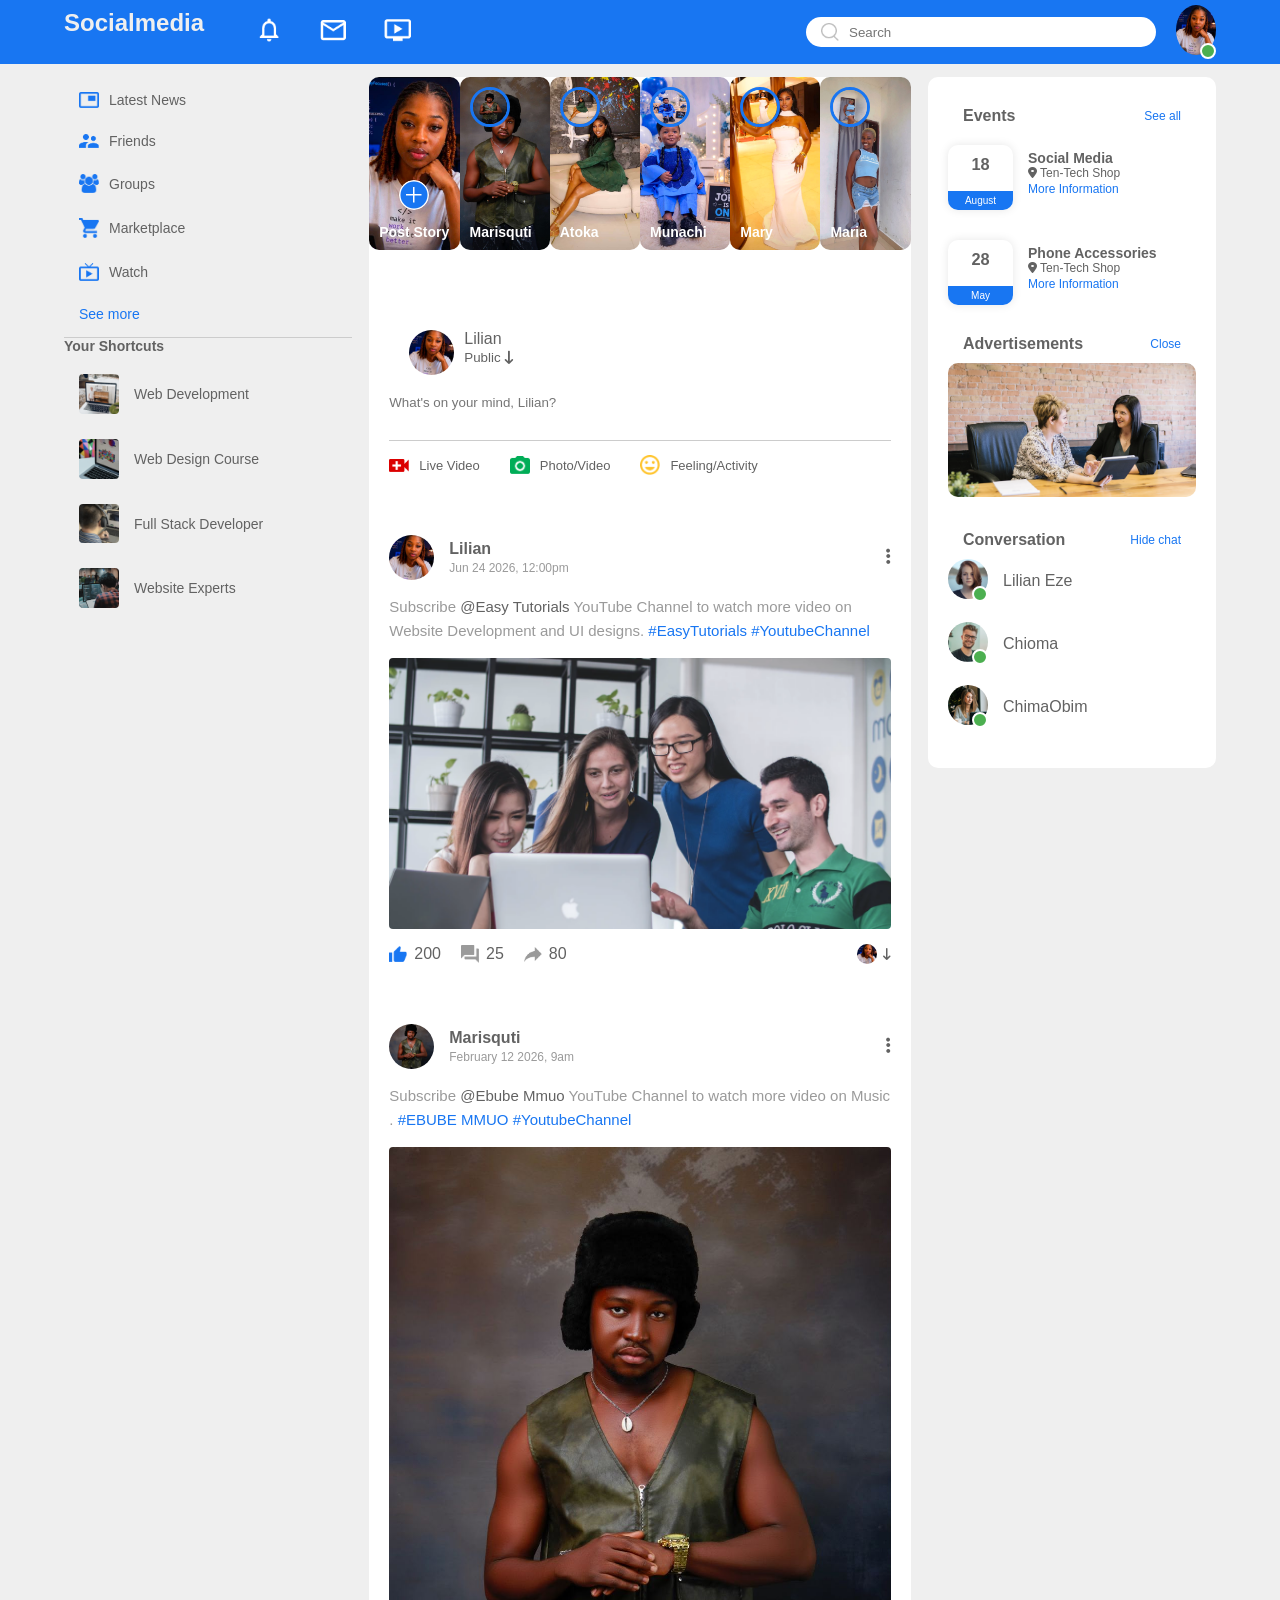
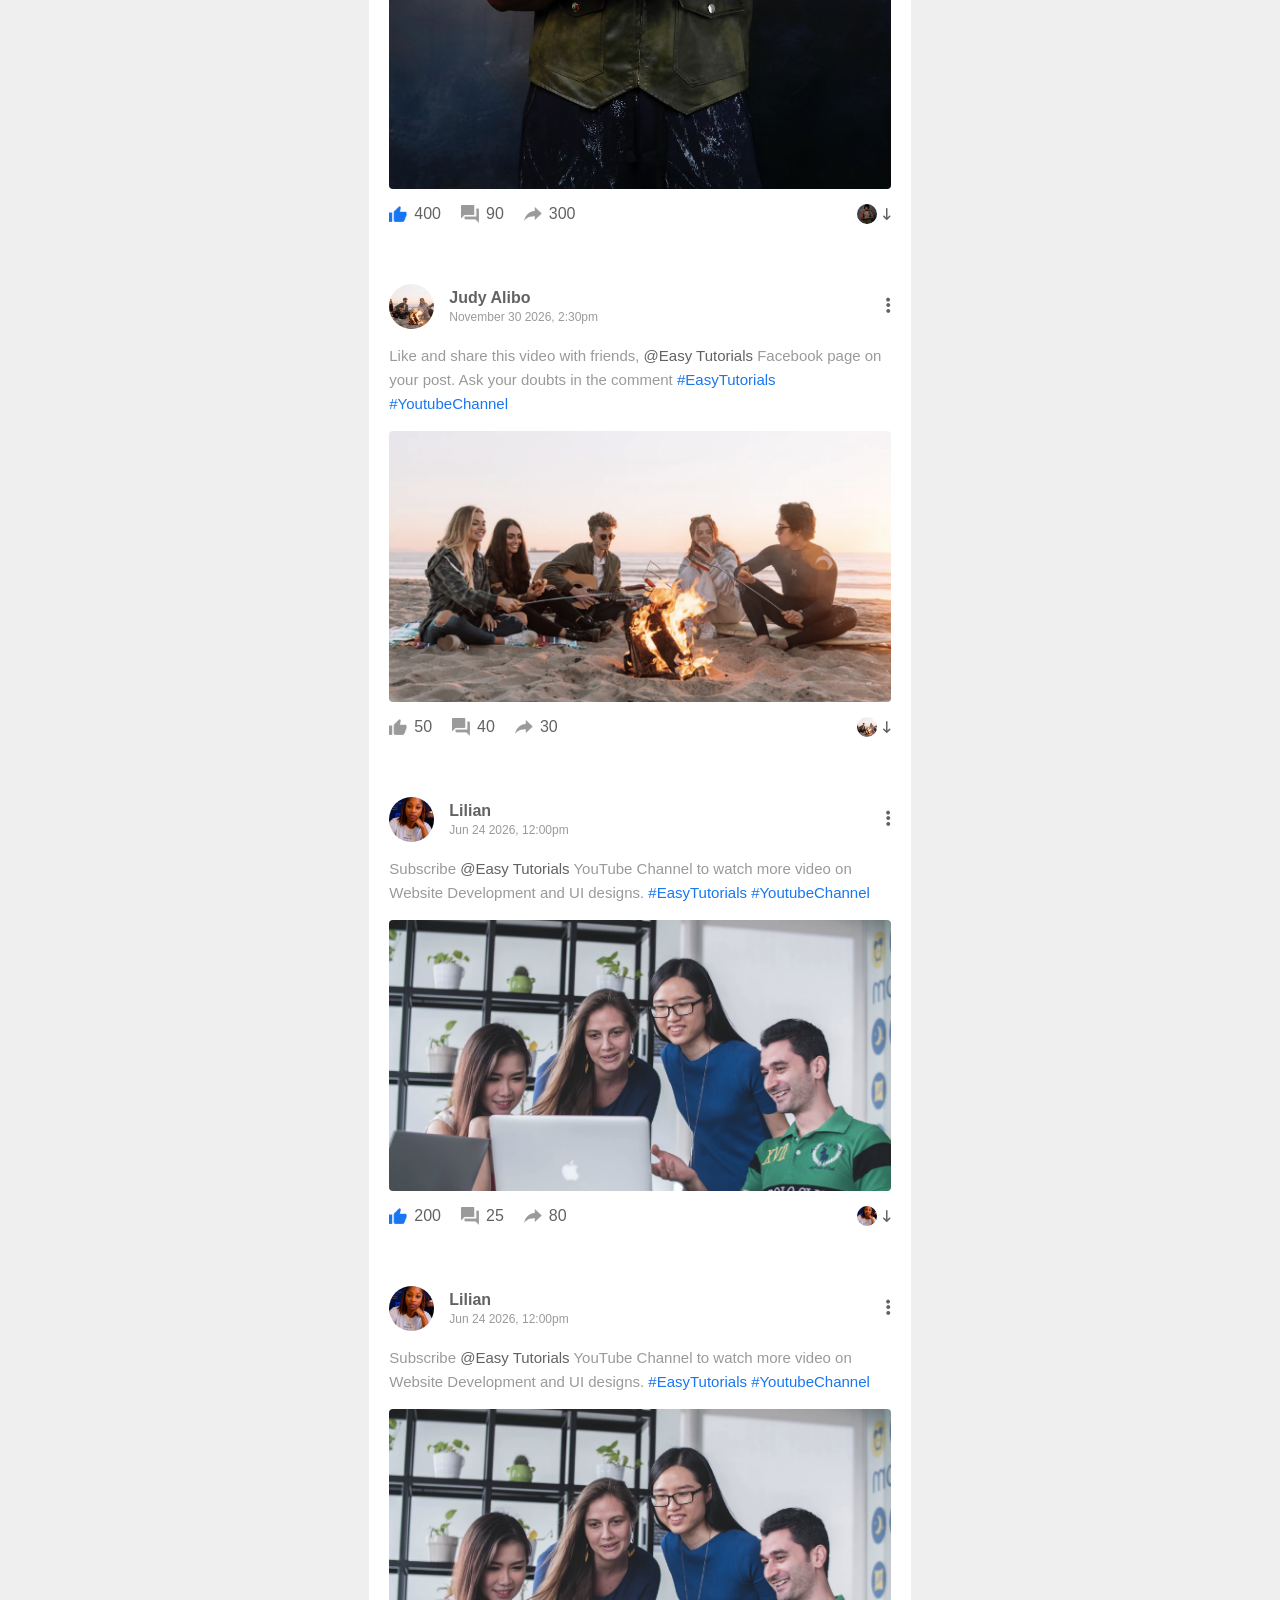
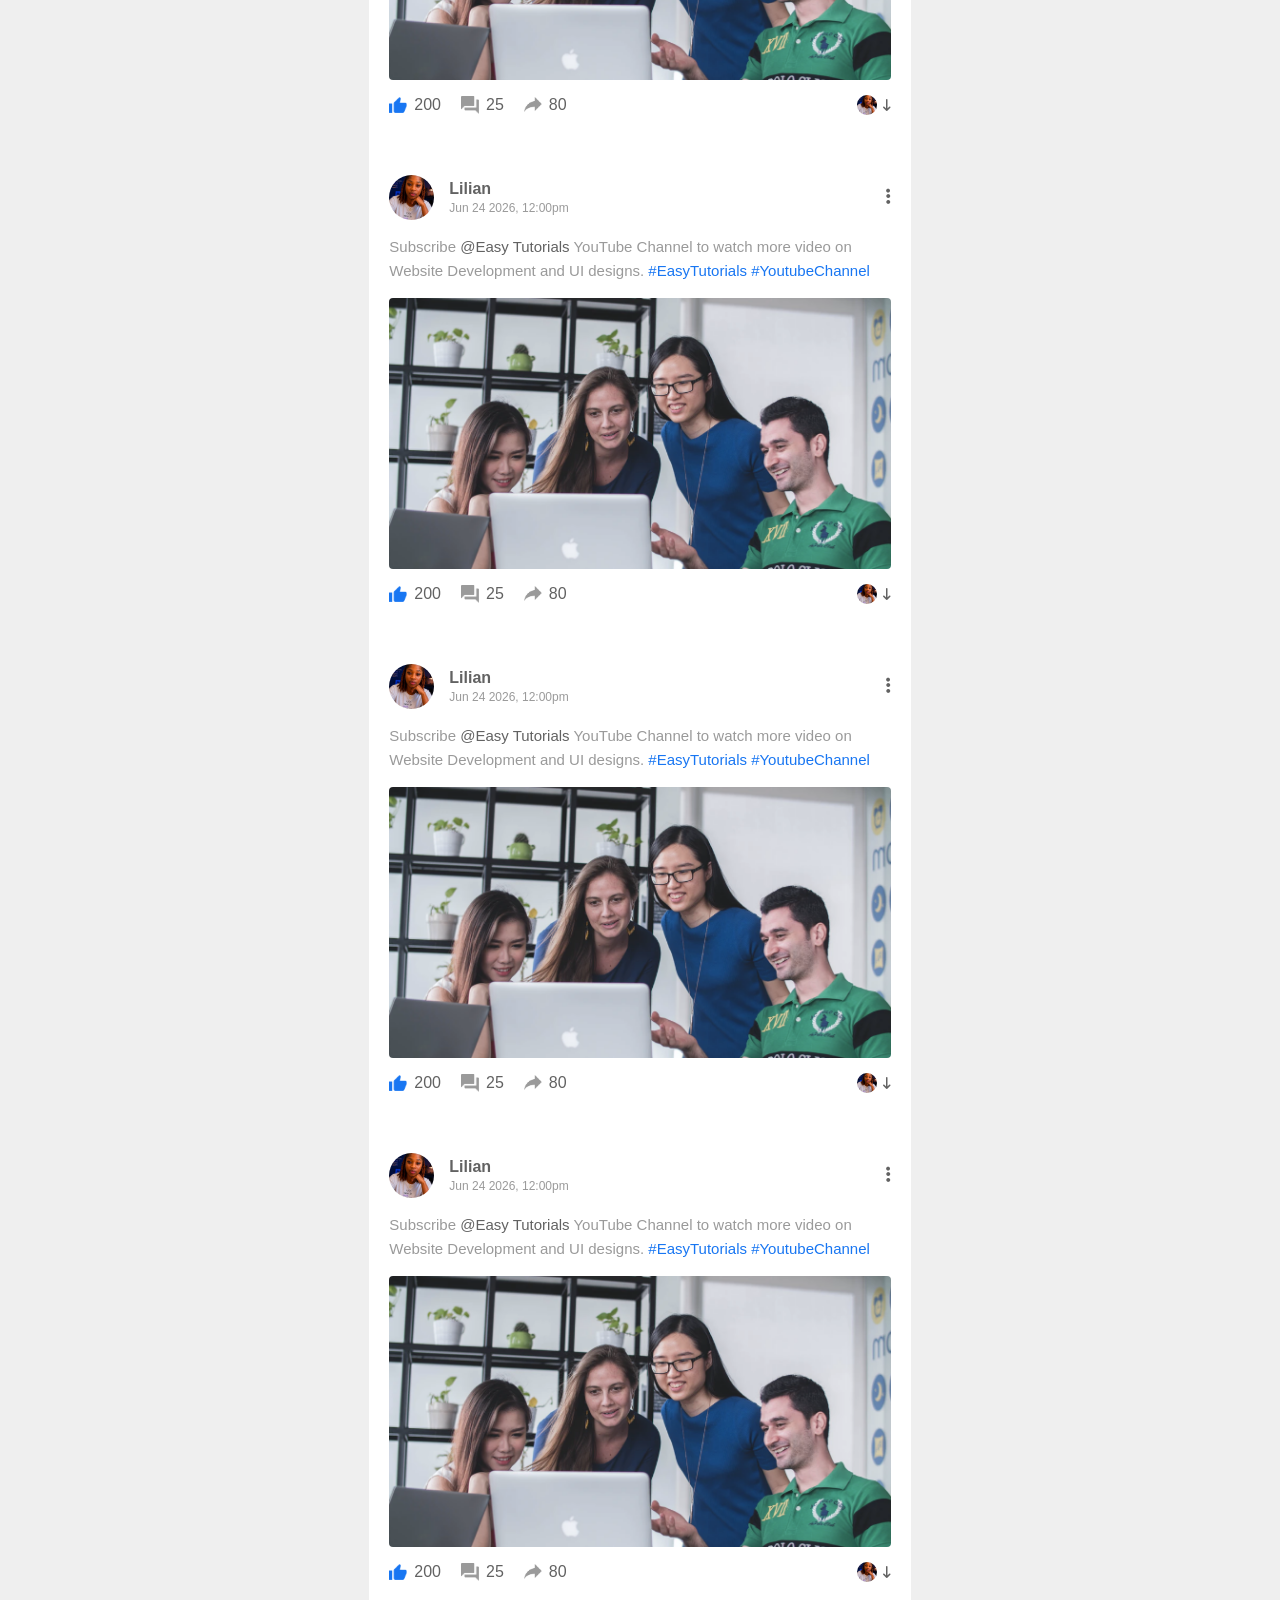
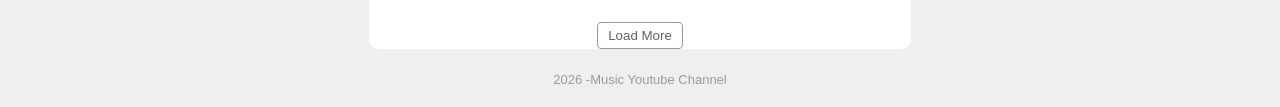
==== commit 08105589: "img fix" ====
--- a/index.html
+++ b/index.html
@@ -18,7 +18,7 @@
     <!-- NAVBAR -->
     <nav>
       <div class="nav-right">
-        <!-- <img src="/image/logo.png" alt="Logo" class="logo" /> -->
+        <!-- <img src="image/logo.png" alt="Logo" class="logo" /> -->
          <a href="index.html">
           <h1 class="lolo">
             Socialmedia
@@ -26,25 +26,25 @@
           </a>
         <ul>
           <li>
-            <img src="/image/notification.png" alt="Notification" />
+            <img src="image/notification.png" alt="Notification" />
           </li>
           <li>
-            <img src="/image/inbox.png" alt="Inbox" />
+            <img src="image/inbox.png" alt="Inbox" />
           </li>
           <li>
-            <img src="/image/video.png" alt="Video" />
+            <img src="image/video.png" alt="Video" />
           </li>
         </ul>
       </div>
 
       <div class="nav-left">
         <div class="search-box">
-          <img src="/image/search.png" alt="Search" />
+          <img src="image/search.png" alt="Search" />
           <input type="text" placeholder="Search" />
         </div>
 
         <div class="nav-user-icon online" onclick="settingsMenuToggle()">
-          <img src="/image/profile.jpeg" alt="Profile" />
+          <img src="image/profile.jpeg" alt="Profile" />
         </div>
       
       </div>
@@ -56,7 +56,7 @@
              </div>
             <div class="menu-inner">
             <div class="use-profile">
-              <img src="/image/profile.jpeg" alt="Profile" />
+              <img src="image/profile.jpeg" alt="Profile" />
 
             <div>
               <p>Chioma</p>
@@ -69,7 +69,7 @@
           <hr>
           
             <div class="use-profile">
-              <img src="/image/feedback.png" alt="Profile" />
+              <img src="image/feedback.png" alt="Profile" />
               
             <div>
               <p>Give Feedback</p>
@@ -113,27 +113,27 @@
 
         <div class="imp-link">
           <a href="#">
-            <img src="/image/news.png" alt="" />
+            <img src="image/news.png" alt="" />
             Latest News
           </a>
 
           <a href="#">
-            <img src="/image/friends.png" alt="" />
+            <img src="image/friends.png" alt="" />
             Friends
           </a>
 
           <a href="#">
-            <img src="/image/group.png" alt="" />
+            <img src="image/group.png" alt="" />
             Groups
           </a>
 
           <a href="#">
-            <img src="/image/marketplace.png" alt="" />
+            <img src="image/marketplace.png" alt="" />
             Marketplace
           </a>
 
           <a href="#">
-            <img src="/image/watch.png" alt="" />
+            <img src="image/watch.png" alt="" />
             Watch
           </a>
 
@@ -144,22 +144,22 @@
           <p>Your Shortcuts</p>
 
           <a href="#">
-            <img src="/image/shortcut-1.png" alt="" />
+            <img src="image/shortcut-1.png" alt="" />
             Web Development
           </a>
 
           <a href="#">
-            <img src="/image/shortcut-2.png" alt="" />
+            <img src="image/shortcut-2.png" alt="" />
             Web Design Course
           </a>
 
           <a href="#">
-            <img src="/image/shortcut-3.png" alt="" />
+            <img src="image/shortcut-3.png" alt="" />
             Full Stack Developer
           </a>
 
           <a href="#">
-            <img src="/image/shortcut-4.png" alt="" />
+            <img src="image/shortcut-4.png" alt="" />
             Website Experts
           </a>
         </div>
@@ -210,7 +210,7 @@
           <div class="right-post-container">
 
             <div class="use-profile">
-              <img src="/image/profile.jpeg" alt="Profile" />
+              <img src="image/profile.jpeg" alt="Profile" />
             </div>
 
             <div>
@@ -255,7 +255,7 @@
           <div class="post-row">
 
             <div class="use-profile">
-              <img src="/image/profile.jpeg" alt="Profile" />
+              <img src="image/profile.jpeg" alt="Profile" />
             </div>
 
             <div>
@@ -327,7 +327,7 @@
           <div class="post-row">
 
             <div class="use-profile">
-              <img src="/image/Chima.jpeg" alt="Profile" />
+              <img src="image/Chima.jpeg" alt="Profile" />
             </div>
 
             <div>
@@ -398,7 +398,7 @@
           <div class="post-row">
 
             <div class="use-profile">
-              <img src="/image/feed-image-2.png" alt="Profile" />
+              <img src="image/feed-image-2.png" alt="Profile" />
             </div>
 
             <div>
@@ -470,7 +470,7 @@
           <div class="post-row">
 
             <div class="use-profile">
-              <img src="/image/profile.jpeg" alt="Profile" />
+              <img src="image/profile.jpeg" alt="Profile" />
             </div>
 
             <div>
@@ -542,7 +542,7 @@
           <div class="post-row">
 
             <div class="use-profile">
-              <img src="/image/profile.jpeg" alt="Profile" />
+              <img src="image/profile.jpeg" alt="Profile" />
             </div>
 
             <div>
@@ -614,7 +614,7 @@
           <div class="post-row">
 
             <div class="use-profile">
-              <img src="/image/profile.jpeg" alt="Profile" />
+              <img src="image/profile.jpeg" alt="Profile" />
             </div>
 
             <div>
@@ -686,7 +686,7 @@
           <div class="post-row">
 
             <div class="use-profile">
-              <img src="/image/profile.jpeg" alt="Profile" />
+              <img src="image/profile.jpeg" alt="Profile" />
             </div>
 
             <div>
@@ -756,7 +756,7 @@
           <div class="post-row">
 
             <div class="use-profile">
-              <img src="/image/profile.jpeg" alt="Profile" />
+              <img src="image/profile.jpeg" alt="Profile" />
             </div>
 
             <div>
@@ -890,7 +890,7 @@
         </div>
 
         <img
-          src="/image/advertisement.png"
+          src="image/advertisement.png"
           alt="Advertisement"
           class="ads"
         />
@@ -903,21 +903,21 @@
 
         <div class="online-list">
           <div class="online">
-            <img src="/image/member-1.png" alt="" />
+            <img src="image/member-1.png" alt="" />
           </div>
           <p>Lilian Eze</p>
         </div>
 
         <div class="online-list">
           <div class="online">
-            <img src="/image/member-2.png" alt="" />
+            <img src="image/member-2.png" alt="" />
           </div>
           <p>Chioma</p>
         </div>
 
         <div class="online-list">
           <div class="online">
-            <img src="/image/member-3.png" alt="" />
+            <img src="image/member-3.png" alt="" />
           </div>
           <p>ChimaObim</p>
         </div>
